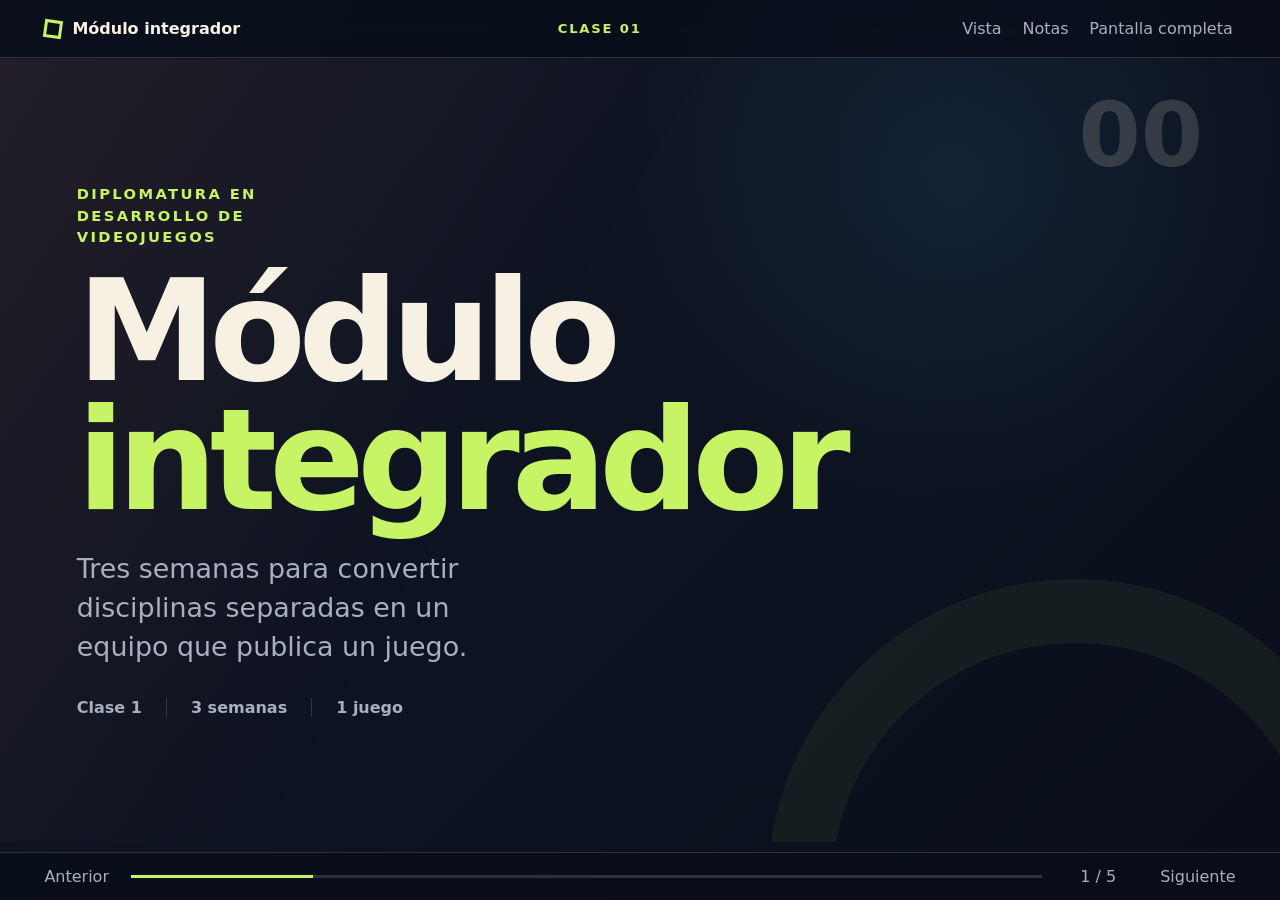
==== clase-1.html @ 973d6125 "Initial Commit" ====
<!doctype html>
<html lang="es">
<head>
  <meta charset="utf-8">
  <meta name="viewport" content="width=device-width, initial-scale=1">
  <meta name="description" content="Clase 1 del módulo integrador de la Diplomatura en Desarrollo de Videojuegos.">
  <meta name="theme-color" content="#111827">
  <title>Clase 1 · Módulo integrador</title>
  <link rel="icon" type="image/svg+xml" href="data:image/svg+xml,%3Csvg xmlns='http://www.w3.org/2000/svg' viewBox='0 0 64 64'%3E%3Crect width='64' height='64' rx='12' fill='%23111827'/%3E%3Cpath d='M18 20h28v24H18z' fill='none' stroke='%23c7f464' stroke-width='6'/%3E%3Ccircle cx='27' cy='32' r='3' fill='%23ff6b4a'/%3E%3Ccircle cx='38' cy='28' r='3' fill='%23f7f1e3'/%3E%3Ccircle cx='42' cy='35' r='3' fill='%23f7f1e3'/%3E%3C/svg%3E">
  <link rel="stylesheet" href="styles.css">
</head>
<body>
  <a class="skip-link" href="#deck">Saltar a la presentación</a>

  <header class="topbar" aria-label="Controles de la presentación">
    <button class="brand" id="homeButton" type="button" aria-label="Volver al inicio">
      <span class="brand-mark" aria-hidden="true"></span>
      <span>Módulo integrador</span>
    </button>
    <span class="class-label">Clase 01</span>
    <div class="toolbar">
      <button id="overviewButton" type="button" aria-label="Ver todas las diapositivas" title="Vista general (O)">Vista</button>
      <button id="notesButton" type="button" aria-label="Mostrar notas docentes" aria-pressed="false" title="Notas (N)">Notas</button>
      <button id="fullscreenButton" type="button" aria-label="Pantalla completa" title="Pantalla completa (F)">Pantalla completa</button>
    </div>
  </header>

  <main id="deck" class="deck" aria-live="polite">
    <section class="slide title-slide is-active" data-title="Módulo integrador">
      <div class="slide-number">00</div>
      <p class="eyebrow">Diplomatura en Desarrollo de Videojuegos</p>
      <h1>Módulo<br><span>integrador</span></h1>
      <p class="lede">Tres semanas para convertir disciplinas separadas en un equipo que publica un juego.</p>
      <div class="title-meta">
        <span>Clase 1</span><span>3 semanas</span><span>1 juego</span>
      </div>
      <aside class="speaker-notes">Abrir con una pregunta: “¿Qué tiene que pasar para que arte, programación y diseño dejen de ser tres áreas y se conviertan en un equipo?”. Presentar el módulo como un espacio de integración, no como un examen final.</aside>
    </section>

    <section class="slide" data-title="El desafío">
      <div class="slide-number">01</div>
      <p class="eyebrow">Clase 1 · Inicio</p>
      <h2>El desafío</h2>
      <p class="statement">En tres semanas cada equipo deberá publicar un juego breve, completo y entendible para alguien que nunca lo vio.</p>
      <div class="constraint-line" aria-label="Condiciones del proyecto">
        <span>Alcance pequeño</span>
        <span>Build frecuente</span>
        <span>Decisiones compartidas</span>
      </div>
      <aside class="speaker-notes">Aclarar qué significa “publicar”: un build que corre fuera del editor, con inicio, final y forma de reiniciar. Evitar que el desafío se mida por cantidad de contenido.</aside>
    </section>

    <section class="slide" data-title="Un equipo, tres miradas">
      <div class="slide-number">02</div>
      <p class="eyebrow">Clase 1 · Inicio</p>
      <h2>Un equipo, tres miradas</h2>
      <div class="disciplines">
        <article>
          <span class="discipline-index">A</span>
          <h3>Arte</h3>
          <p>Hace legible el mundo, construye identidad y define qué puede producirse a tiempo.</p>
        </article>
        <article>
          <span class="discipline-index">P</span>
          <h3>Programación</h3>
          <p>Convierte reglas en comportamiento y sostiene un build que el equipo puede probar.</p>
        </article>
        <article>
          <span class="discipline-index">D</span>
          <h3>Diseño y producción</h3>
          <p>Ordena la experiencia, reduce incertidumbre y mantiene visible el alcance.</p>
        </article>
      </div>
      <aside class="speaker-notes">Pedir un ejemplo de una decisión que necesite a las tres disciplinas. Una mecánica de sigilo, por ejemplo, requiere reglas, lectura visual, feedback y planificación de contenido.</aside>
    </section>

    <section class="slide" data-title="Acuerdos de trabajo">
      <div class="slide-number">03</div>
      <p class="eyebrow">Clase 1 · Inicio</p>
      <h2>Acuerdos de trabajo</h2>
      <ol class="big-list">
        <li><strong>El build manda.</strong><span>Una idea existe cuando se puede jugar.</span></li>
        <li><strong>Los problemas aparecen temprano.</strong><span>Ocultarlos consume tiempo de todo el equipo.</span></li>
        <li><strong>El alcance se negocia.</strong><span>Cortar también es diseñar.</span></li>
        <li><strong>Cada tarea tiene una persona responsable.</strong><span>Responsable no significa trabajar en soledad.</span></li>
      </ol>
      <aside class="speaker-notes">Construir estos acuerdos con el curso. Si el grupo propone otros, registrarlos y reemplazar los ejemplos. Conviene cerrar con una definición común de “terminado”.</aside>
    </section>

    <section class="slide activity-slide" data-title="Taller: una página de juego">
      <div class="slide-number">04</div>
      <p class="eyebrow">Actividad · 35 minutos</p>
      <h2>Una página de juego</h2>
      <div class="activity-layout">
        <div>
          <p class="activity-prompt">Cada equipo resume su proyecto en una sola página que permita tomar decisiones mañana.</p>
          <p class="deliverable">Entrega al final de la clase: hoja de concepto + primer tablero de tareas.</p>
        </div>
        <ol class="activity-steps">
          <li><span>08’</span>Experiencia buscada y público</li>
          <li><span>10’</span>Verbo principal y ciclo de juego</li>
          <li><span>10’</span>Referencias visuales y límite técnico</li>
          <li><span>07’</span>Riesgo principal y primer experimento</li>
        </ol>
      </div>
      <aside class="speaker-notes">Circular entre equipos y atacar generalidades. “Divertido” no describe una experiencia. Pedir una frase observable: “el jugador duda antes de abrir cada puerta”.</aside>
    </section>
  </main>

  <footer class="bottombar">
    <button id="prevButton" type="button" aria-label="Diapositiva anterior">Anterior</button>
    <div class="progress" aria-hidden="true"><span id="progressBar"></span></div>
    <span id="counter" class="counter">1 / 5</span>
    <button id="nextButton" type="button" aria-label="Diapositiva siguiente">Siguiente</button>
  </footer>

  <dialog id="overview" class="overview">
    <div class="overview-header">
      <div><p class="eyebrow">Clase 1</p><h2>Cinco diapositivas</h2></div>
      <button id="closeOverview" type="button">Cerrar</button>
    </div>
    <div id="overviewGrid" class="overview-grid"></div>
  </dialog>

  <script src="script.js"></script>
</body>
</html>
---- styles.css ----
:root {
  color-scheme: dark;
  --ink: #f7f1e3;
  --muted: #a8b0c0;
  --night: #111827;
  --night-deep: #090e1a;
  --lime: #c7f464;
  --coral: #ff6b4a;
  --blue: #5cc8ff;
  --line: rgba(247, 241, 227, 0.16);
  --slide-pad: clamp(2rem, 6vw, 6.5rem);
  font-family: Inter, ui-sans-serif, system-ui, -apple-system, BlinkMacSystemFont, "Segoe UI", sans-serif;
}

* { box-sizing: border-box; }

html, body { width: 100%; height: 100%; margin: 0; overflow: hidden; background: var(--night-deep); }

body {
  color: var(--ink);
  background:
    radial-gradient(circle at 75% 20%, rgba(92, 200, 255, 0.09), transparent 28%),
    linear-gradient(135deg, var(--night), var(--night-deep));
}

button { font: inherit; }

.skip-link { position: fixed; left: 1rem; top: -4rem; z-index: 20; padding: .7rem 1rem; color: var(--night); background: var(--lime); }
.skip-link:focus { top: 1rem; }

.topbar, .bottombar {
  position: fixed;
  z-index: 10;
  left: 0;
  right: 0;
  display: flex;
  align-items: center;
  gap: 1rem;
  padding: .8rem clamp(1rem, 3vw, 2.5rem);
  color: var(--muted);
  background: rgba(9, 14, 26, 0.82);
  backdrop-filter: blur(12px);
}

.topbar { top: 0; border-bottom: 1px solid var(--line); }
.bottombar { bottom: 0; border-top: 1px solid var(--line); }

.topbar button, .bottombar button, .overview button {
  border: 0;
  color: inherit;
  background: transparent;
  cursor: pointer;
}

.topbar button:hover, .topbar button:focus-visible, .bottombar button:hover, .bottombar button:focus-visible { color: var(--ink); }

.brand { display: flex; align-items: center; gap: .65rem; font-weight: 750; color: var(--ink) !important; white-space: nowrap; }
.brand-mark { width: 1.1rem; height: 1.1rem; border: 3px solid var(--lime); transform: rotate(8deg); }
.class-nav { display: flex; align-items: center; gap: .15rem; margin-inline: auto; }
.class-nav button { min-width: 2.25rem; padding: .35rem .45rem; border-bottom: 2px solid transparent; }
.class-nav button.is-current { color: var(--lime); border-bottom-color: var(--lime); }
.class-label { margin-inline: auto; color: var(--lime); font-size: .82rem; font-weight: 850; letter-spacing: .14em; text-transform: uppercase; }
.toolbar { display: flex; gap: .2rem; }
.toolbar button { padding: .4rem .55rem; }

.deck { position: fixed; inset: 3.7rem 0 3.65rem; }

.slide {
  position: absolute;
  inset: 0;
  display: none;
  align-content: center;
  padding: var(--slide-pad);
  overflow: hidden;
  background-image:
    linear-gradient(rgba(247, 241, 227, .025) 1px, transparent 1px),
    linear-gradient(90deg, rgba(247, 241, 227, .025) 1px, transparent 1px);
  background-size: 4rem 4rem;
}

.slide::after {
  content: "";
  position: absolute;
  z-index: -1;
  width: min(38vw, 32rem);
  aspect-ratio: 1;
  right: -8vw;
  bottom: -45%;
  border: clamp(1.5rem, 5vw, 4rem) solid rgba(199, 244, 100, .055);
  border-radius: 50%;
}

.slide.is-active { display: grid; animation: enter .36s ease both; }
@keyframes enter { from { opacity: 0; transform: translateY(10px); } to { opacity: 1; transform: none; } }

.slide-number { position: absolute; top: 2rem; right: var(--slide-pad); color: rgba(247, 241, 227, .16); font-size: clamp(3rem, 7vw, 6rem); font-weight: 850; line-height: 1; }
.eyebrow { margin: 0 0 1.2rem; color: var(--lime); font-size: clamp(.78rem, 1.15vw, 1rem); font-weight: 800; letter-spacing: .16em; text-transform: uppercase; }
h1, h2, h3, p { max-width: 26ch; }
h1, h2 { margin: 0; letter-spacing: -.055em; line-height: .92; text-wrap: balance; }
h1 { max-width: 12ch; font-size: clamp(4.2rem, 11vw, 10rem); }
h2 { max-width: 16ch; font-size: clamp(3.1rem, 7vw, 7rem); }
h1 span, h2 span { color: var(--lime); }
h3 { margin: .6rem 0; font-size: clamp(1.35rem, 2vw, 2rem); }
p { font-size: clamp(1rem, 1.55vw, 1.5rem); line-height: 1.45; }
.lede { margin: 1.5rem 0 0; color: var(--muted); font-size: clamp(1.2rem, 2.1vw, 2rem); }
.statement { max-width: 22ch; margin: 1.6rem 0 2.5rem; font-size: clamp(1.8rem, 4vw, 3.9rem); line-height: 1.13; letter-spacing: -.03em; }
.statement.compact { max-width: 25ch; }
.caption { max-width: 60ch; color: var(--muted); }
.speaker-notes { display: none; }

.title-slide { background: linear-gradient(120deg, rgba(255, 107, 74, .08), transparent 42%); }
.title-meta { display: flex; gap: 1.5rem; margin-top: 2rem; color: var(--muted); font-weight: 750; }
.title-meta span + span { padding-left: 1.5rem; border-left: 1px solid var(--line); }
.section-slide { background: linear-gradient(135deg, rgba(199, 244, 100, .08), transparent 45%); }
.section-slide h2, .closing-slide h2 { font-size: clamp(4rem, 9vw, 9rem); }

.constraint-line { display: flex; flex-wrap: wrap; gap: 1rem 2.5rem; font-size: clamp(1rem, 1.7vw, 1.5rem); font-weight: 750; }
.constraint-line span::before { content: "◆"; margin-right: .7rem; color: var(--coral); font-size: .7em; }

.disciplines { display: grid; grid-template-columns: repeat(3, 1fr); gap: clamp(1.5rem, 4vw, 4rem); margin-top: clamp(2rem, 5vw, 5rem); }
.disciplines article { position: relative; padding-top: 1.4rem; border-top: 3px solid var(--line); }
.disciplines article:nth-child(1) { border-color: var(--coral); }
.disciplines article:nth-child(2) { border-color: var(--lime); }
.disciplines article:nth-child(3) { border-color: var(--blue); }
.disciplines p { color: var(--muted); font-size: clamp(1rem, 1.35vw, 1.25rem); }
.discipline-index { position: absolute; top: -2rem; right: .25rem; color: rgba(247, 241, 227, .1); font-size: 5rem; font-weight: 900; }

.big-list { max-width: 68rem; margin: 2.3rem 0 0; padding: 0; list-style: none; counter-reset: item; }
.big-list li { display: grid; grid-template-columns: minmax(15rem, .8fr) 1.2fr; gap: 2rem; padding: 1rem 0; border-top: 1px solid var(--line); counter-increment: item; font-size: clamp(1.05rem, 1.8vw, 1.65rem); }
.big-list li::before { content: "0" counter(item); color: var(--coral); font-weight: 850; }
.big-list li { grid-template-columns: 2.5rem minmax(15rem, .8fr) 1.2fr; }
.big-list span { color: var(--muted); }

.activity-slide { background: linear-gradient(120deg, rgba(255, 107, 74, .12), transparent 48%); }
.activity-layout { display: grid; grid-template-columns: .9fr 1.1fr; gap: clamp(2rem, 7vw, 8rem); margin-top: 2.5rem; }
.activity-prompt { max-width: 28ch; font-size: clamp(1.35rem, 2.6vw, 2.4rem); line-height: 1.25; }
.deliverable { color: var(--lime); font-weight: 750; }
.activity-steps { margin: 0; padding: 0; list-style: none; }
.activity-steps li { display: grid; grid-template-columns: 4rem 1fr; gap: 1rem; padding: 1rem 0; border-top: 1px solid var(--line); font-size: clamp(1rem, 1.65vw, 1.4rem); }
.activity-steps span { color: var(--coral); font-weight: 850; }

.example { max-width: 54rem; margin-top: 2.5rem; padding-left: 1.2rem; border-left: 4px solid var(--coral); }
.example > span { color: var(--coral); font-size: .85rem; font-weight: 850; letter-spacing: .14em; text-transform: uppercase; }
.example p { max-width: 45ch; }

.risk-grid { display: grid; grid-template-columns: .9fr 1.1fr; gap: clamp(2rem, 8vw, 8rem); margin-top: 3rem; }
.risk-question { max-width: 18ch; color: var(--lime); font-size: clamp(1.8rem, 3.4vw, 3.2rem); font-weight: 800; line-height: 1.15; }
.risk-answer p { max-width: 36ch; margin: 0; padding: .85rem 0; border-top: 1px solid var(--line); color: var(--muted); }
.risk-answer strong { display: block; color: var(--ink); }

.checklist { display: grid; gap: .4rem; max-width: 65rem; margin: 2.5rem 0 0; padding: 0; list-style: none; }
.checklist li { position: relative; padding: .8rem .8rem .8rem 3rem; border-bottom: 1px solid var(--line); font-size: clamp(1.05rem, 1.8vw, 1.55rem); }
.checklist li::before { content: ""; position: absolute; left: .4rem; top: 50%; width: 1rem; height: 1rem; border: 2px solid var(--lime); transform: translateY(-50%); }
.checklist.two-column { grid-template-columns: 1fr 1fr; column-gap: 3rem; }

.slice-diagram { display: grid; grid-template-columns: repeat(5, 1fr); gap: 2px; margin-top: 4rem; max-width: 74rem; background: var(--night-deep); }
.slice-diagram span { display: grid; place-items: center; min-height: 8rem; padding: 1rem; color: var(--night); background: var(--lime); text-align: center; font-size: clamp(.9rem, 1.5vw, 1.25rem); font-weight: 850; }
.slice-diagram span:nth-child(even) { background: var(--blue); }
.slice-diagram span:last-child { background: var(--coral); }

.board { display: grid; grid-template-columns: repeat(4, 1fr); gap: 1.5rem; margin-top: 3rem; }
.board > div { padding-top: 1rem; border-top: 4px solid var(--line); }
.board > div:nth-child(2) { border-color: var(--blue); }
.board > div:nth-child(3) { border-color: var(--coral); }
.board > div:nth-child(4) { border-color: var(--lime); }
.board p { color: var(--muted); font-size: clamp(.95rem, 1.3vw, 1.2rem); }

.timebox { margin-top: 3rem; font-size: clamp(1.2rem, 2vw, 1.7rem); word-spacing: .35rem; }
.timebox strong { margin-left: 1rem; color: var(--coral); }
.timebox strong:first-child { margin-left: 0; }

.compare { display: grid; grid-template-columns: .7fr 1.3fr; gap: clamp(2rem, 7vw, 7rem); margin-top: 4rem; }
.compare > div { padding-top: 1rem; border-top: 4px solid var(--line); }
.compare span { font-weight: 850; text-transform: uppercase; letter-spacing: .12em; }
.compare p { max-width: 28ch; font-size: clamp(1.5rem, 3vw, 2.8rem); line-height: 1.2; }
.muted-example { color: var(--muted); }
.good-example { border-color: var(--lime) !important; }
.good-example span { color: var(--lime); }

.observation, .retro { display: grid; max-width: 70rem; margin-top: 3rem; }
.observation p, .retro p { display: grid; grid-template-columns: 10rem 1fr; gap: 2rem; max-width: none; margin: 0; padding: 1.1rem 0; border-top: 1px solid var(--line); }
.observation span, .retro span { color: var(--coral); font-size: .85rem; font-weight: 850; letter-spacing: .12em; text-transform: uppercase; }

.test-rounds, .demo-plan { display: grid; grid-template-columns: repeat(4, 1fr); gap: clamp(1rem, 3vw, 3rem); margin-top: 4rem; }
.test-rounds > div, .demo-plan > div { padding-top: 1rem; border-top: 3px solid var(--line); }
.test-rounds strong, .demo-plan strong { color: var(--lime); font-size: clamp(1.6rem, 3vw, 2.8rem); }
.test-rounds p, .demo-plan p { color: var(--muted); font-size: clamp(.95rem, 1.25vw, 1.15rem); }

.layers { display: grid; gap: .6rem; max-width: 70rem; margin-top: 3rem; }
.layers > div { display: grid; grid-template-columns: 4rem 12rem 1fr; align-items: baseline; gap: 2rem; padding: 1rem 0; border-top: 1px solid var(--line); }
.layers span { color: var(--coral); font-weight: 850; }
.layers strong { font-size: clamp(1.4rem, 2.4vw, 2.2rem); }
.layers p { max-width: none; margin: 0; color: var(--muted); }

.priority-table { width: min(72rem, 100%); margin-top: 3rem; border-collapse: collapse; font-size: clamp(.9rem, 1.45vw, 1.25rem); }
.priority-table th, .priority-table td { padding: .8rem 1rem; border-bottom: 1px solid var(--line); text-align: left; }
.priority-table th { color: var(--muted); font-size: .8em; letter-spacing: .12em; text-transform: uppercase; }
.priority-table td:first-child { width: 7rem; color: var(--coral); font-weight: 850; }

.rubric { display: flex; flex-wrap: wrap; gap: 1rem 3rem; max-width: 72rem; margin-top: 3rem; }
.rubric > div { flex: 1 1 11rem; padding-top: 1rem; border-top: 3px solid var(--line); }
.rubric strong { color: var(--lime); font-size: clamp(2rem, 4vw, 4rem); }
.rubric p { font-size: clamp(.9rem, 1.2vw, 1.1rem); }

.progress { flex: 1; height: 3px; overflow: hidden; background: var(--line); }
.progress span { display: block; width: 0; height: 100%; background: var(--lime); transition: width .25s ease; }
.counter { min-width: 5rem; text-align: center; font-variant-numeric: tabular-nums; }

.overview { width: min(90rem, 94vw); height: min(85vh, 58rem); padding: 0; color: var(--ink); border: 1px solid var(--line); background: #0d1423; }
.overview::backdrop { background: rgba(2, 5, 12, .82); backdrop-filter: blur(5px); }
.overview-header { position: sticky; top: 0; z-index: 2; display: flex; align-items: center; justify-content: space-between; padding: 1.5rem 2rem; border-bottom: 1px solid var(--line); background: #0d1423; }
.overview-header .eyebrow { margin-bottom: .4rem; }
.overview-header h2 { font-size: clamp(1.8rem, 3vw, 3rem); }
.overview-header button { color: var(--ink); }
.overview-grid { display: grid; grid-template-columns: repeat(4, 1fr); gap: 1rem; padding: 2rem; }
.overview-card { min-height: 9rem; padding: 1rem; color: var(--ink) !important; border: 1px solid var(--line) !important; text-align: left; background: linear-gradient(135deg, rgba(199, 244, 100, .06), transparent) !important; }
.overview-card:hover, .overview-card:focus-visible { border-color: var(--lime) !important; }
.overview-card span { display: block; margin-bottom: 2rem; color: var(--coral); font-weight: 850; }
.overview-card strong { display: block; font-size: 1.1rem; }

body.notes-visible .slide.is-active { padding-right: min(38vw, 31rem); }
body.notes-visible .speaker-notes { display: block; position: fixed; z-index: 5; top: 5.4rem; right: 1.5rem; bottom: 5rem; width: min(32vw, 26rem); max-width: none; padding: 1.2rem; overflow: auto; color: var(--night); background: var(--ink); border-top: 6px solid var(--coral); font-size: 1rem; line-height: 1.55; box-shadow: 0 1.2rem 4rem rgba(0, 0, 0, .4); }

@media (max-width: 820px) {
  :root { --slide-pad: 1.5rem; }
  .topbar { gap: .4rem; }
  .brand span:last-child, .toolbar button:not(#overviewButton) { display: none; }
  .class-label { margin-left: auto; margin-right: .5rem; }
  .deck { inset-block: 3.55rem; }
  .slide { align-content: start; padding-top: 4rem; }
  .slide { overflow: auto; }
  .slide-number { top: 1.25rem; }
  .disciplines, .activity-layout, .risk-grid, .compare { grid-template-columns: 1fr; }
  .disciplines { gap: 1.5rem; }
  .big-list li { grid-template-columns: 2.2rem 1fr; gap: .5rem; }
  .big-list li span { grid-column: 2; }
  .board, .test-rounds, .demo-plan { grid-template-columns: 1fr 1fr; }
  .slice-diagram { grid-template-columns: 1fr; }
  .slice-diagram span { min-height: 3.5rem; }
  .layers > div { grid-template-columns: 2.5rem 1fr; gap: 1rem; }
  .layers p { grid-column: 2; }
  .checklist.two-column { grid-template-columns: 1fr; }
  .overview-grid { grid-template-columns: 1fr 1fr; }
  body.notes-visible .slide.is-active { padding-right: var(--slide-pad); }
  body.notes-visible .speaker-notes { left: 1rem; right: 1rem; top: auto; bottom: 4.7rem; width: auto; max-height: 35vh; }
}

@media (prefers-reduced-motion: reduce) {
  *, *::before, *::after { scroll-behavior: auto !important; animation-duration: .01ms !important; transition-duration: .01ms !important; }
}

@media print {
  html, body { height: auto; overflow: visible; background: white; }
  .topbar, .bottombar, .speaker-notes { display: none !important; }
  .deck { position: static; }
  .slide, .slide.is-active { position: relative; display: grid; width: 100vw; height: 56.25vw; min-height: 7.5in; break-after: page; color: var(--ink); background-color: var(--night); }
}
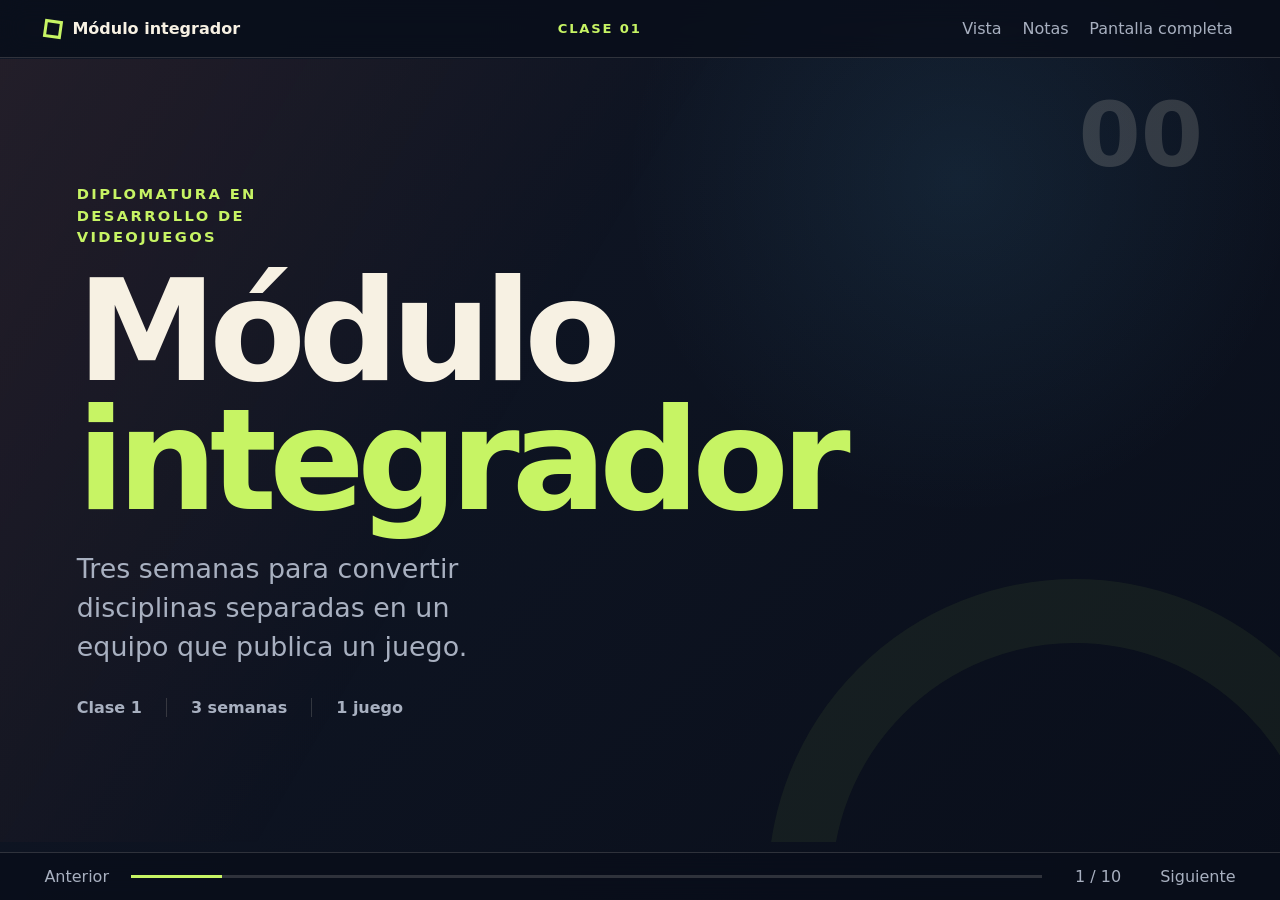
==== commit 75899f8c: "coso" ====
--- a/clase-1.html
+++ b/clase-1.html
@@ -50,8 +50,23 @@
       <aside class="speaker-notes">Aclarar qué significa “publicar”: un build que corre fuera del editor, con inicio, final y forma de reiniciar. Evitar que el desafío se mida por cantidad de contenido.</aside>
     </section>
 
+    <section class="slide team-slide" data-title="Formación de equipos">
+      <div class="slide-number">02</div>
+      <p class="eyebrow">Clase 1 · Equipos</p>
+      <h2>Formación de equipos</h2>
+      <div class="team-equation" aria-label="Cinco equipos de seis personas, treinta participantes en total">
+        <div><strong>5</strong><span>equipos</span></div>
+        <span class="operator" aria-hidden="true">×</span>
+        <div><strong>6</strong><span>personas</span></div>
+        <span class="operator" aria-hidden="true">=</span>
+        <div><strong>30</strong><span>participantes</span></div>
+      </div>
+      <p class="team-note">La composición debe equilibrar arte, programación y diseño &amp; producción según los perfiles del curso.</p>
+      <aside class="speaker-notes">Formar cinco equipos de seis integrantes. Revisar que ninguna disciplina quede aislada y que todos conozcan a las personas con quienes trabajarán durante las tres semanas.</aside>
+    </section>
+
     <section class="slide" data-title="Un equipo, tres miradas">
-      <div class="slide-number">02</div>
+      <div class="slide-number">03</div>
       <p class="eyebrow">Clase 1 · Inicio</p>
       <h2>Un equipo, tres miradas</h2>
       <div class="disciplines">
@@ -75,7 +90,7 @@
     </section>
 
     <section class="slide" data-title="Acuerdos de trabajo">
-      <div class="slide-number">03</div>
+      <div class="slide-number">04</div>
       <p class="eyebrow">Clase 1 · Inicio</p>
       <h2>Acuerdos de trabajo</h2>
       <ol class="big-list">
@@ -87,8 +102,96 @@
       <aside class="speaker-notes">Construir estos acuerdos con el curso. Si el grupo propone otros, registrarlos y reemplazar los ejemplos. Conviene cerrar con una definición común de “terminado”.</aside>
     </section>
 
+    <section class="slide options-slide" data-title="Géneros posibles">
+      <div class="slide-number">05</div>
+      <p class="eyebrow">Consigna · Géneros</p>
+      <h2>Géneros posibles</h2>
+      <div class="genre-layout">
+        <div>
+          <h3>Propuestas</h3>
+          <ol class="genre-list">
+            <li>Endless Runner</li>
+            <li>Shooter <span>FPS o sidescroller</span></li>
+            <li>Aventura gráfica o narrativa</li>
+            <li>Acción aventura</li>
+            <li>Tower Defense</li>
+            <li>Puzzles</li>
+            <li>Plataformero</li>
+            <li>Beat 'em up</li>
+            <li>Carreras</li>
+          </ol>
+        </div>
+        <div class="excluded-genres">
+          <h3>No usar</h3>
+          <ul>
+            <li>RPG</li>
+            <li>RTS</li>
+            <li>Multiplayer online</li>
+            <li>Crafting</li>
+            <li>Simulaciones complejas</li>
+          </ul>
+          <p>Estos géneros exceden el alcance de tres semanas.</p>
+        </div>
+      </div>
+      <aside class="speaker-notes">Los géneros funcionan como un marco de alcance. Los equipos pueden combinarlos con moderación, siempre que la mezcla no aumente la complejidad central. Los géneros excluidos quedan fuera de la consigna.</aside>
+    </section>
+
+    <section class="slide themes-slide" data-title="Temáticas">
+      <div class="slide-number">06</div>
+      <p class="eyebrow">Consigna · Palabras clave</p>
+      <h2>Temáticas</h2>
+      <ol class="themes-list">
+        <li><span>01</span>El Tucumán del Futuro</li>
+        <li><span>02</span>Cine y TV</li>
+        <li><span>03</span>Valles Calchaquíes</li>
+        <li><span>04</span>Música Nacional</li>
+        <li><span>05</span>Yungas</li>
+        <li><span>06</span>Sanguche de Milanesa</li>
+        <li><span>07</span>Museo</li>
+        <li><span>08</span>Bicisendas</li>
+        <li><span>09</span>Comunidad</li>
+      </ol>
+      <p class="caption">Cada equipo desarrolla su propuesta a partir de una palabra clave.</p>
+      <aside class="speaker-notes">Asignar o sortear una temática según la dinámica del curso. La palabra clave puede interpretarse con libertad, pero debe reconocerse en la experiencia final.</aside>
+    </section>
+
+    <section class="slide management-slide" data-title="Herramienta de gestión">
+      <div class="slide-number">07</div>
+      <p class="eyebrow">Producción · Organización</p>
+      <h2>Una herramienta compartida</h2>
+      <div class="management-layout">
+        <p>Todo el equipo necesita un único lugar para ver el trabajo pendiente, las responsabilidades y los bloqueos.</p>
+        <div>
+          <p class="tool-kicker">Puede ser</p>
+          <ul class="tool-list">
+            <li>Trello</li>
+            <li>Jira</li>
+            <li>Notion</li>
+            <li>Otra elegida por el equipo</li>
+          </ul>
+        </div>
+      </div>
+      <p class="management-rule">La herramienta elegida debe ser accesible para las seis personas y actualizarse durante cada jornada.</p>
+      <aside class="speaker-notes">La herramienta específica importa menos que el hábito de usarla. Cada equipo debe elegir una sola y crear su tablero antes de terminar la clase.</aside>
+    </section>
+
+    <section class="slide workflow-slide" data-title="Estados de una tarea">
+      <div class="slide-number">08</div>
+      <p class="eyebrow">Producción · Seguimiento</p>
+      <h2>Estados de una tarea</h2>
+      <div class="task-states" aria-label="Estados posibles de una tarea">
+        <div><span>01</span><strong>Por hacer</strong></div>
+        <div><span>02</span><strong>En curso</strong></div>
+        <div><span>03</span><strong>En revisión</strong></div>
+        <div class="blocked"><span>04</span><strong>Bloqueada</strong></div>
+        <div class="finished"><span>05</span><strong>Finalizada</strong></div>
+      </div>
+      <p class="review-rule"><strong>Revisión cruzada.</strong> Los equipos no tienen jerarquías internas. Aun así, otra persona debe revisar cada tarea antes de finalizarla.</p>
+      <aside class="speaker-notes">Definir qué significa cada estado en el tablero. Una tarea bloqueada debe indicar qué necesita para continuar. La revisión cruzada aporta una segunda mirada y evita que los errores lleguen al build.</aside>
+    </section>
+
     <section class="slide activity-slide" data-title="Taller: una página de juego">
-      <div class="slide-number">04</div>
+      <div class="slide-number">09</div>
       <p class="eyebrow">Actividad · 35 minutos</p>
       <h2>Una página de juego</h2>
       <div class="activity-layout">
@@ -110,13 +213,13 @@
   <footer class="bottombar">
     <button id="prevButton" type="button" aria-label="Diapositiva anterior">Anterior</button>
     <div class="progress" aria-hidden="true"><span id="progressBar"></span></div>
-    <span id="counter" class="counter">1 / 5</span>
+    <span id="counter" class="counter">1 / 10</span>
     <button id="nextButton" type="button" aria-label="Diapositiva siguiente">Siguiente</button>
   </footer>
 
   <dialog id="overview" class="overview">
     <div class="overview-header">
-      <div><p class="eyebrow">Clase 1</p><h2>Cinco diapositivas</h2></div>
+      <div><p class="eyebrow">Clase 1</p><h2>Diez diapositivas</h2></div>
       <button id="closeOverview" type="button">Cerrar</button>
     </div>
     <div id="overviewGrid" class="overview-grid"></div>
--- a/styles.css
+++ b/styles.css
@@ -201,6 +201,78 @@
 .rubric > div { flex: 1 1 11rem; padding-top: 1rem; border-top: 3px solid var(--line); }
 .rubric strong { color: var(--lime); font-size: clamp(2rem, 4vw, 4rem); }
 .rubric p { font-size: clamp(.9rem, 1.2vw, 1.1rem); }
+
+.team-equation {
+  display: flex;
+  align-items: center;
+  gap: clamp(1.2rem, 4vw, 4rem);
+  margin-top: clamp(2.5rem, 6vw, 5rem);
+}
+.team-equation > div { display: grid; }
+.team-equation strong { color: var(--lime); font-size: clamp(4.5rem, 10vw, 9rem); line-height: .82; letter-spacing: -.06em; }
+.team-equation span:not(.operator) { margin-top: .8rem; color: var(--muted); font-size: clamp(1rem, 1.8vw, 1.5rem); font-weight: 750; }
+.team-equation .operator { color: var(--coral); font-size: clamp(2rem, 4vw, 4rem); font-weight: 850; }
+.team-note { max-width: 52ch; margin-top: 2.5rem; color: var(--muted); }
+
+.genre-layout {
+  display: grid;
+  grid-template-columns: 1.45fr .75fr;
+  gap: clamp(2.5rem, 7vw, 7rem);
+  margin-top: 2.5rem;
+}
+.genre-layout h3 { margin-top: 0; color: var(--lime); }
+.genre-list {
+  columns: 2;
+  column-gap: 3rem;
+  margin: 0;
+  padding-left: 2rem;
+}
+.genre-list li { break-inside: avoid; padding: .48rem .5rem; font-size: clamp(1rem, 1.55vw, 1.35rem); }
+.genre-list li::marker { color: var(--coral); font-weight: 850; }
+.genre-list span { display: block; color: var(--muted); font-size: .8em; }
+.excluded-genres { padding-left: clamp(1.2rem, 3vw, 2.5rem); border-left: 1px solid var(--line); }
+.excluded-genres h3 { color: var(--coral); }
+.excluded-genres ul { margin: 0; padding: 0; list-style: none; }
+.excluded-genres li { padding: .42rem 0; border-bottom: 1px solid var(--line); font-size: clamp(1rem, 1.5vw, 1.3rem); }
+.excluded-genres p { color: var(--muted); font-size: clamp(.9rem, 1.2vw, 1.1rem); }
+
+.themes-list {
+  display: grid;
+  grid-template-columns: repeat(3, 1fr);
+  gap: 0 clamp(1.5rem, 4vw, 4rem);
+  max-width: 74rem;
+  margin: 2.5rem 0 1rem;
+  padding: 0;
+  list-style: none;
+}
+.themes-list li { min-height: 4.2rem; padding: .8rem 0; border-top: 1px solid var(--line); font-size: clamp(1rem, 1.55vw, 1.4rem); font-weight: 750; }
+.themes-list span { display: block; margin-bottom: .2rem; color: var(--coral); font-size: .7em; letter-spacing: .1em; }
+
+.management-layout {
+  display: grid;
+  grid-template-columns: 1.25fr .75fr;
+  gap: clamp(2rem, 7vw, 7rem);
+  margin-top: 3rem;
+}
+.management-layout > p { max-width: 28ch; margin: 0; font-size: clamp(1.5rem, 3vw, 2.8rem); line-height: 1.2; }
+.tool-kicker { margin: 0 0 .6rem; color: var(--coral); font-size: .85rem; font-weight: 850; letter-spacing: .12em; text-transform: uppercase; }
+.tool-list { margin: 0; padding: 0; list-style: none; }
+.tool-list li { padding: .55rem 0; border-top: 1px solid var(--line); font-size: clamp(1.1rem, 1.8vw, 1.55rem); }
+.management-rule { max-width: 62ch; margin-top: 2.3rem; color: var(--lime); font-weight: 750; }
+
+.task-states {
+  display: grid;
+  grid-template-columns: repeat(5, 1fr);
+  gap: clamp(.8rem, 2vw, 2rem);
+  margin-top: 3.5rem;
+}
+.task-states > div { min-height: 7rem; padding-top: 1rem; border-top: 4px solid var(--blue); }
+.task-states span { display: block; margin-bottom: 1.2rem; color: var(--muted); font-size: .8rem; font-weight: 850; }
+.task-states strong { font-size: clamp(1rem, 1.7vw, 1.45rem); }
+.task-states .blocked { border-color: var(--coral); }
+.task-states .finished { border-color: var(--lime); }
+.review-rule { max-width: 65ch; margin-top: 2rem; color: var(--muted); }
+.review-rule strong { color: var(--ink); }
 
 .progress { flex: 1; height: 3px; overflow: hidden; background: var(--line); }
 .progress span { display: block; width: 0; height: 100%; background: var(--lime); transition: width .25s ease; }
@@ -240,6 +312,14 @@
   .layers > div { grid-template-columns: 2.5rem 1fr; gap: 1rem; }
   .layers p { grid-column: 2; }
   .checklist.two-column { grid-template-columns: 1fr; }
+  .team-equation { gap: 1rem; }
+  .team-equation strong { font-size: clamp(3.3rem, 16vw, 5rem); }
+  .genre-layout, .management-layout { grid-template-columns: 1fr; }
+  .genre-list { columns: 1; }
+  .excluded-genres { padding-left: 0; border-left: 0; }
+  .themes-list { grid-template-columns: 1fr 1fr; }
+  .task-states { grid-template-columns: 1fr 1fr; }
+  .task-states > div { min-height: 4.5rem; }
   .overview-grid { grid-template-columns: 1fr 1fr; }
   body.notes-visible .slide.is-active { padding-right: var(--slide-pad); }
   body.notes-visible .speaker-notes { left: 1rem; right: 1rem; top: auto; bottom: 4.7rem; width: auto; max-height: 35vh; }
